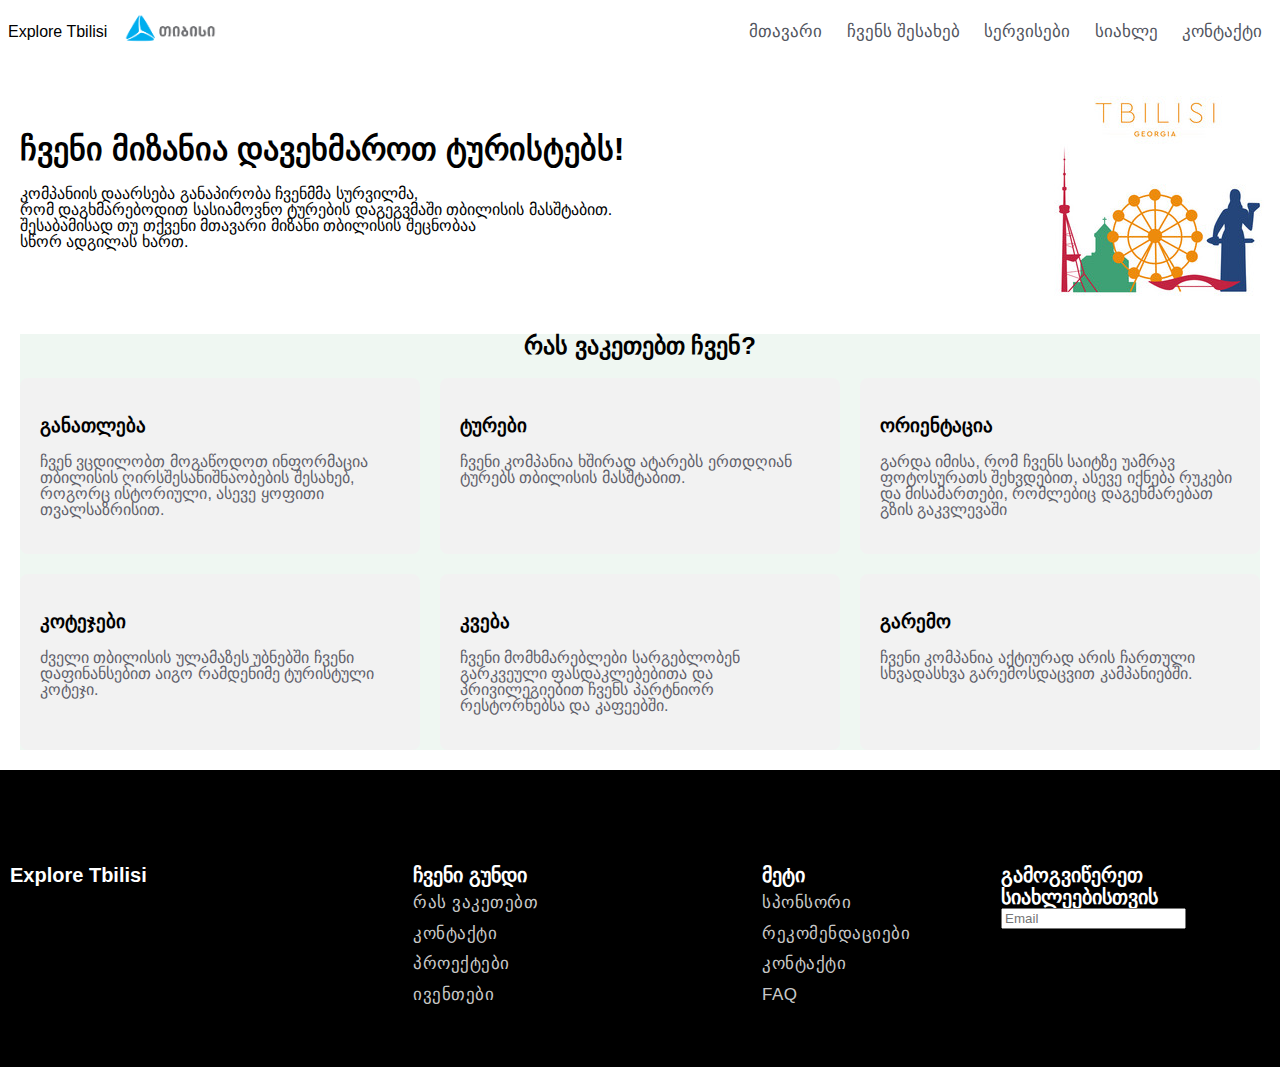
==== about.html @ 27443a5a "1" ====
<!DOCTYPE html>
<html lang="en">
<head>
    <meta charset="UTF-8">
    <meta name="viewport" content="width=device-width, initial-scale=1.0">
    <title>Explore Tbilisi</title>
    <link rel="stylesheet" href="styles/reset.css">
    <link rel="stylesheet" href="styles/style.css">
    <link rel="stylesheet" href="styles/media.css">
</head>
<body>
    <header>
        <div>
            <p>Explore Tbilisi</p>
            <a href="https://www.tbceducation.ge/"><img src="images/თიბისი.png"></a>
        </div>
        <nav>
            <a href="index.html" id="home">მთავარი</a>
            <a href="about.html">ჩვენს შესახებ</a>
            <a href="services.html">სერვისები</a>
            <a href="news.html">სიახლე</a>
            <a href="contact.html">კონტაქტი</a>
        </nav>
    </header>
    <div class="about">
        <div class="text">
            <h1>ჩვენი მიზანია დავეხმაროთ ტურისტებს!</h1>
            <p>კომპანიის დაარსება განაპირობა ჩვენმმა სურვილმა,<br>
             რომ დაგხმარებოდით სასიამოვნო ტურების დაგეგვმაში თბილისის მასშტაბით. <br>
            შესაბამისად თუ თქვენი მთავარი მიზანი თბილისის შეცნობაა <br>
        სწორ ადგილას ხართ. </p>
        </div>
        <img src="images/about.jpg" alt="Image Description">
    </div>

    <section class="do">
        <h2>რას ვაკეთებთ ჩვენ?</h2>
        <div class="grid-container">
            <div class="grid-item">
                <h3>განათლება</h3>
                <p>ჩვენ ვცდილობთ მოგაწოდოთ ინფორმაცია თბილისის 
                    ღირსშესანიშნაობების შესახებ, როგორც ისტორიული,
                    ასევე ყოფითი თვალსაზრისით.</p>
            </div>
            <div class="grid-item">
                <h3>ტურები</h3>
                <p>ჩვენი კომპანია ხშირად ატარებს ერთდღიან
                    ტურებს თბილისის მასშტაბით.
                </p>
            </div>
            <div class="grid-item">
                <h3>ორიენტაცია</h3>
                <p>გარდა იმისა, რომ ჩვენს საიტზე უამრავ
                    ფოტოსურათს შეხვდებით, ასევე იქნება რუკები და
                    მისამართები, რომლებიც დაგეხმარებათ გზის
                    გაკვლევაში
                </p>
            </div>
            <div class="grid-item">
                <h3>კოტეჯები</h3>
                <p>ძველი თბილისის ულამაზეს უბნებში
                    ჩვენი დაფინანსებით აიგო რამდენიმე
                    ტურისტული კოტეჯი.</p>
            </div>
            <div class="grid-item">
                <h3>კვება</h3>
                <p>ჩვენი მომხმარებლები სარგებლობენ
                    გარკვეული ფასდაკლებებითა და პრივილეგიებით
                    ჩვენს პარტნიორ რესტორნებსა და კაფეებში.</p>
            </div>
            <div class="grid-item">
                <h3>გარემო</h3>
                <p>ჩვენი კომპანია აქტიურად არის ჩართული
                    სხვადასხვა გარემოსდაცვით კამპანიებში.</p>
            </div>
        </div>
    </section>
    <div class="footer-container">
        <div class="w-row">
          <div class="wcol4">
            <h3 class="footer-failory-name">Explore Tbilisi</h3>
          </div>
          <div class="footer-column w-col w-col-8">
            <div class="w-row">
              <div class="w-col w-col-8">
                <div class="w-row">
                  <div class="w-col w-col-7 w-col-small-6 w-col-tiny-7">
                    <h3 class="footer-titles">ჩვენი გუნდი</h3>
                    <p class="footer-links"><a href="" target="_blank"><span class="footer-link">რას ვაკეთებთ<br></span></a><a href=""><span class="footer-link">კონტაქტი<br></span></a><a href=""><span class="footer-link">პროექტები</span></a><span><br></span><a href=""><span class="footer-link">ივენთები<br></span></a></p>
                  </div>
                  <div class="w-col w-col-5 w-col-small-6 w-col-tiny-5">
                    <h3 class="footer-titles">მეტი</h3>
                    <p class="footer-links"><a href=""><span class="footer-link">სპონსორი<br></span></a><a href=""><span class="footer-link">რეკომენდაციები<br></span></a><a href=""><span class="footer-link"></span></a><a href=""><span class="footer-link">კონტაქტი<br></span></a><a href=""><span class="footer-link">FAQ</span></a><strong><br></strong></p>
                  </div>
                </div>
              </div>
              
              
              <div class="column-center-mobile w-col w-col-4">
                <h3 class="footer-titles">გამოგვიწერეთ სიახლეებისთვის</h3>
                <input type="email" name="g-email" class="g-inp" id="g-email" placeholder='Email' />
                <p class="footer-description">Email me at:</p>
              </div>
            </div>
          </div>
        </div>
      </div>

</body>
</html>
---- styles/style.css ----
body {
    margin: 0;
    padding: 0;
    font-family: Arial, sans-serif;
}

header {
    background-color: #fff; 
    color: #000; 
    display: flex;
    justify-content: space-between;
    align-items: center;
    padding: 0.5rem;
}
header div {
  display: flex;
  align-items: center;
}

header p {
  margin-right: 1rem;
  font-family: 'Franklin Gothic Medium', 'Arial Narrow', Arial, sans-serif;
}

header img {
  height: 2rem;
}

nav a {
    color: var(--secondary-text, #525560);
    text-decoration: none;
    margin: 0 10px;
}
nav a:hover {
    color:aquamarine;
}

main {
    padding: 20px;
    text-align: center;
}

.big-picture {
    position: relative;
    text-align: left;
}
.big-picture img {
    max-width: 100%;
    display: block;
    
}
.big-picture-text {
    position: absolute;
    top: 30%;
    left: 20px;
    transform: translateY(-50%);
    color:#fff;
}
.big-picture-text h1 {
    font-size: 48px;
    font-style: normal;
font-weight: 700;
line-height: 120%;
font-family: "BPG Nino Elite Cond", sans-serif;
}

.big-picture-text p {
    color: var(--primary-text, #1D2130);
text-align: right;
font-size: 16px;
    display: inline-flex;
    padding: 16px 32px;
    justify-content: center;
    align-items: center;
    gap: 10px;
    border-radius: 4px;
    background: #FFF;
    backdrop-filter: blur(40px);
}

.container1 {
  display: flex;
}

.box1 {
  flex: 1;
  height: 23rem;
  background-size: cover;
  background-position: center;
  background-repeat: no-repeat;
  border-radius: 1rem;
opacity: 0.5;
margin-right: 1rem;
}

.contacts {
  display: grid;
  grid-template-columns: 1fr 1fr;
  gap: 20px; 
  background: var(--off-white, #EBF0F9);
  font-family: "BPG Nostalgia Bold", sans-serif;
}



.contact-form {
    width: 55%;
    margin: 0 auto; 
}
.form-row {
    display: flex;
    justify-content: space-between;
    margin-bottom: 15px;
    
}
.form-row .half {
    width: 45%;
}
.form-row label {
    font-weight: bold;
    display: block;
    margin-bottom: 5px;
}
.form-row input,
.form-row textarea {
    width: 100%;
    padding: 5px;
}
.form-row textarea {
    resize: vertical;
}
button {
    background: var(--green-primary, #70C174);
backdrop-filter: blur(40px);
    color: #fff;
    border: none;
    cursor: pointer;
padding: 16px 32px;
display: flex; /* This allows the justify-content property to work */
justify-content: center;
}

button:hover {
    background-color: #00cc66; 
}


  .footer-container {
    box-sizing: border-box;
    margin-left: auto;
    margin-right: auto;
    max-width: auto;
    padding-bottom: 40px;
    padding-top: 70px;
    background-color: #000;
  }
  

  div.w-row {
    box-sizing: border-box;
    margin-left: -10px;
    margin-right: -10px;
  }
  
  div.w-row:after {
    clear: both;
    content: " ";
    display: table;
    grid-column-end: 2;
    grid-column-start: 1;
    grid-row-end: 2;
    grid-row-start: 1;
  }
  
  div.w-row:before {
    content: " ";
    display: table;
    grid-column-end: 2;
    grid-column-start: 1;
    grid-row-end: 2;
    grid-row-start: 1;
  }
  
  .wcol4 {
    box-sizing: border-box;
    float: left;
    min-height: 1px;
    padding-left: 10px;
    padding-right: 10px;
    position: relative;
    width: 33.3333%;
  }
  

  h3.footer-failory-name {
    box-sizing: border-box;
    color: #FFFFFF;
    display: block;
    font-family: Lato, sans-serif;
    font-size: 20px;
    font-weight: 900;
    line-height: 1.1em;
    margin-bottom: 10px;
    margin-left: 10px;
    margin-top: 24px;
  }
  

  
  div.footer-column.w-col.w-col-8 {
    box-sizing: border-box;
    float: left;
    min-height: 1px;
    padding-left: 10px;
    padding-right: 10px;
    position: relative;
    width: 66.6667%;
  }
  
  div.w-col.w-col-8 {
    box-sizing: border-box;
    float: left;
    min-height: 1px;
    padding-left: 0;
    padding-right: 0;
    position: relative;
    width: 66.6667%;
  }
  
  div.w-col.w-col-7.w-col-small-6.w-col-tiny-7 {
    box-sizing: border-box;
    float: left;
    min-height: 1px;
    padding-left: 0;
    padding-right: 0;
    position: relative;
    width: 58.3333%;
  }
  
  h3.footer-titles {
    box-sizing: border-box;
    color: #FFFFFF;
    display: block;
    font-family: Lato, sans-serif;
    font-size: 20px;
    font-weight: 900;
    line-height: 1.1em;
    margin-bottom: 0;
    margin-left: 0;
    margin-top: 24px;
  }
  
  p.footer-links {
    box-sizing: border-box;
    color: rgba(255, 255, 255, 0.8);
    display: block;
    font-family: Lato, sans-serif;
    font-size: 17px;
    font-weight: 300;
    letter-spacing: .5px;
    line-height: 1.8em;
    margin-bottom: 16px;
    margin-top: 2px;
  }
  
  a {
    background-color: transparent;
    box-sizing: border-box;
    color: #FFFFFF;
    font-family: Lato, sans-serif;
    font-size: 17px;
    font-weight: 400;
    line-height: 1.2em;
    text-decoration: none;
  }

  
  span.footer-link {
    box-sizing: border-box;
    color: rgba(255, 255, 255, 0.8);
    font-weight: 300;
  }
  

  span {
    box-sizing: border-box;
  }
  
  strong {
    box-sizing: border-box;
    font-weight: 700;
  }
  
  div.w-col.w-col-5.w-col-small-6.w-col-tiny-5 {
    box-sizing: border-box;
    float: left;
    min-height: 1px;
    padding-left: 0;
    padding-right: 0;
    position: relative;
    width: 41%;
  }
  
  strong.link-email-footer {
    box-sizing: border-box;
    font-weight: 700;
  }

  .about {
    display: flex;
    align-items: center; 
}

.text {
    flex: 1;
    padding: 20px;
}

.grid1 img {
    max-width: 90%;
    height: auto;
    margin-right: 20%; 
}

.do {
  margin: 20px;
  background: var(--green-tertiary, #EFF7F2);
}

.grid-container {
  display: grid;
  grid-template-columns: repeat(3, 1fr);
  grid-gap: 20px;
}

.grid-item {
  background-color: #f2f2f2;
  padding: 20px;
  border-radius: 8px;
}

.grid-item p {
  opacity: 0.699999988079071;
  color: var(--primary-text, #1D2130);
}

h2 {
  text-align: center;
}

#nw {
  background: var(--green-tertiary, #EFF7F2);
}


.textbox1 {
  display: flex;
  flex-direction: column;
  max-width: 25%;
  background-color: #ffffff; 
  padding: 20px; 
  border-radius: 12px; 
  margin-right: 10%;
}

.grid1 {
  display: grid;
  grid-template-columns: auto 1fr; 
  align-items: center;

}

.grid1 p {
  min-inline-size: 250px;
  font-family: "ALK Rounded Nusx Med", sans-serif;
}

#newss {
  display: grid;
  grid-template-columns: repeat(auto-fit, minmax(250px, 1fr));
  gap: 20px;
  max-width: 1200px;
  margin: 0 auto;
  padding: 20px;
}

.grid2 {
  text-align: center;
  align-items: start; 
}

.grid2 img {
  max-width: 100%;
  height: 200px; 
  object-fit: cover; 
  margin-bottom: 10px;
}

.events {
  text-align: center; 
}

.container {
  display: flex;
  justify-content: center;
}

.box {
  background-color: #BEF3C0;
  margin: 10px;
  padding: 10px;
  width: 30%; 
  position:relative;
}

.date {
  position: absolute;
  top: 10px;
  left: 10px;
  background-color: #fff;
  padding: 5px 10px;
  border-radius: 5px;
  font-weight: bold;
}

a.link {
  color: rgb(144, 0, 255);
  text-decoration: none; }

a.link:hover {
  text-decoration: underline; 
}
---- styles/media.css ----
@media only screen and (max-width: 1023px) {
    .contacts {
        grid-template-columns: 1fr;
    }

    .contact-form {
        width: 80%;
    }
}

@media only screen and (max-width: 767px) {
    .contacts {
        grid-template-columns: 1fr;
    }

    .contact-form {
        width: 90%;
    }

    .form-row {
        flex-direction: column;
    }

    .form-row .half {
        width: 100%;
    }

    .footer-column.w-col.w-col-8 {
        width: 100%;
    }

    .wcol4 {
        width: 100%;
    }
}

@media only screen and (max-width: 479px) {
    .contacts {
        grid-template-columns: 1fr;
    }

    .contact-form {
        width: 100%;
    }

    .form-row {
        flex-direction: column;
    }

    .form-row .half {
        width: 100%;
    }

    .footer-column.w-col.w-col-8 {
        width: 100%;
    }

    .wcol4 {
        width: 100%;
    }
}
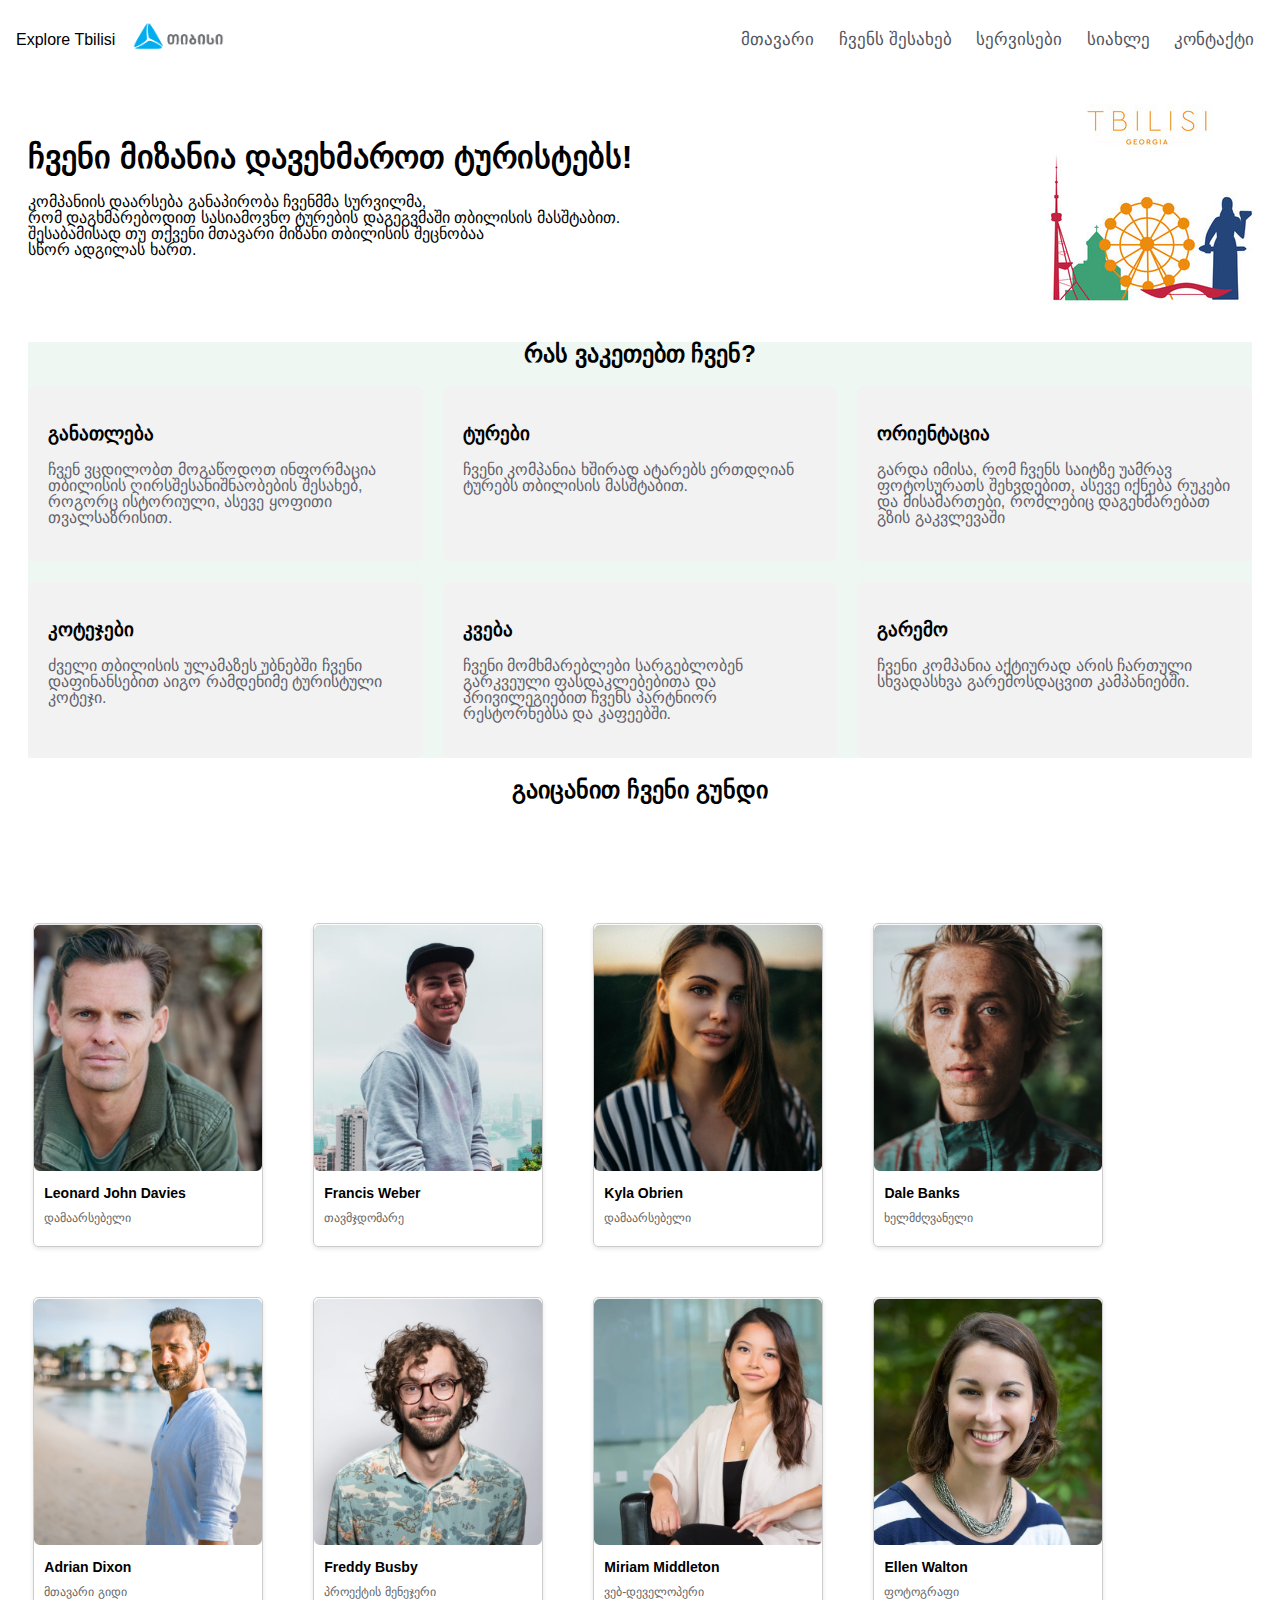
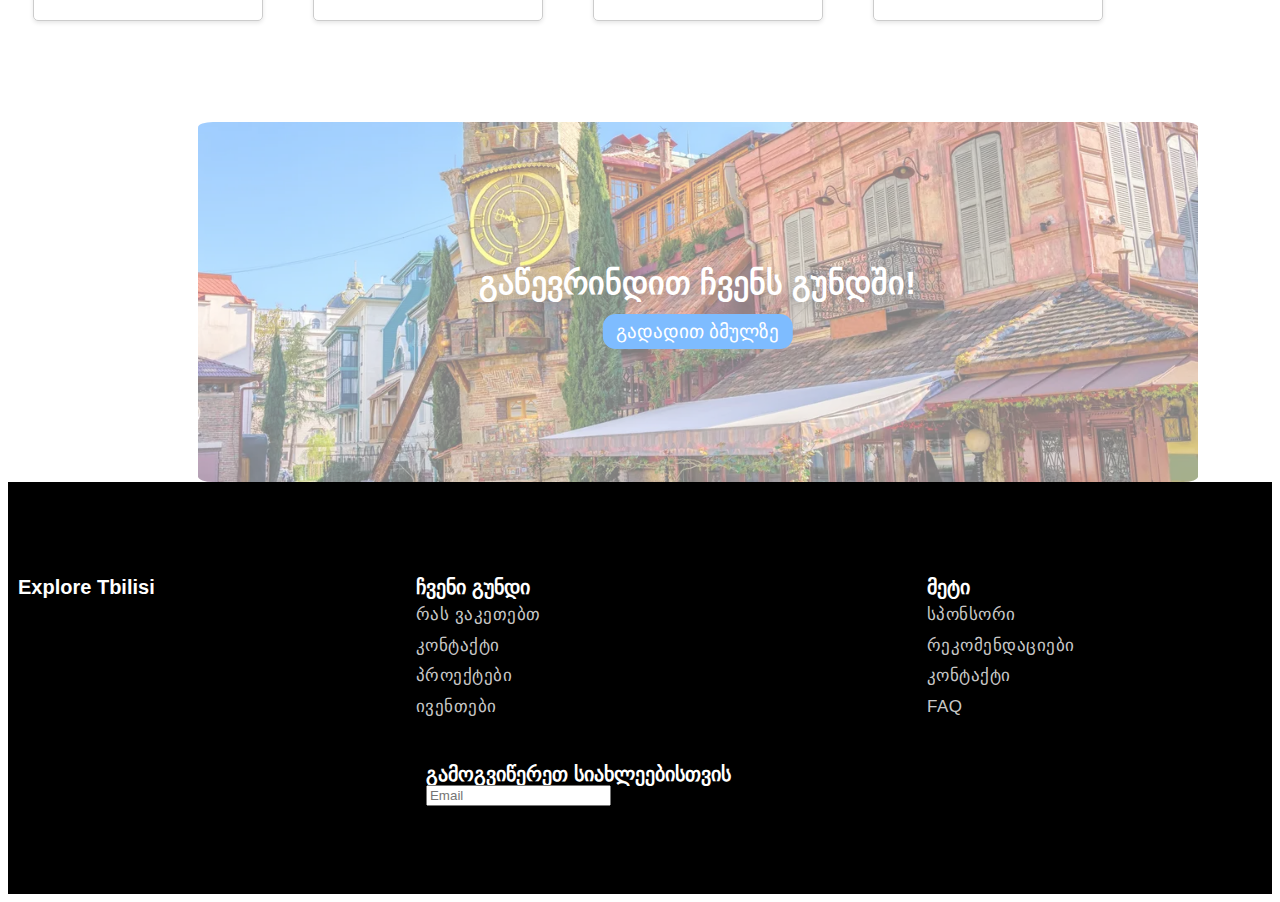
==== commit 7c3fe61a: "2" ====
--- a/about.html
+++ b/about.html
@@ -47,7 +47,7 @@
                 <p>ჩვენი კომპანია ხშირად ატარებს ერთდღიან
                     ტურებს თბილისის მასშტაბით.
                 </p>
-            </div>
+              </div>
             <div class="grid-item">
                 <h3>ორიენტაცია</h3>
                 <p>გარდა იმისა, რომ ჩვენს საიტზე უამრავ
@@ -75,6 +75,86 @@
             </div>
         </div>
     </section>
+<h2>გაიცანით ჩვენი გუნდი</h2>
+    <section class="team">
+
+<div class="card-container">
+  <div class="card">
+    <img src="images/Image.png" alt="Image 1">
+    <div class="card-content">
+      <h5 class="card-title">Leonard John Davies</h5>
+      <p class="card-description">დამაარსებელი</p>
+    </div>
+  </div>
+
+  <div class="card">
+    <img src="images/Image (1).png" alt="Image 2">
+    <div class="card-content">
+      <h5 class="card-title">Francis Weber</h5>
+      <p class="card-description">თავმჯდომარე</p>
+    </div>
+  </div>
+
+  <div class="card">
+    <img src="images/Image (2).png" alt="Image 3">
+    <div class="card-content">
+      <h5 class="card-title">Kyla Obrien</h5>
+      <p class="card-description">დამაარსებელი</p>
+    </div>
+  </div>
+
+  <div class="card">
+    <img src="images/Image (3).png" alt="Image 4">
+    <div class="card-content">
+      <h5 class="card-title">Dale Banks</h5>
+      <p class="card-description">ხელმძღვანელი</p>
+    </div>
+  </div>
+
+  <!-- Second Row -->
+  <div class="card">
+    <img src="images/Image (4).png" alt="Image 5">
+    <div class="card-content">
+      <h5 class="card-title">Adrian Dixon</h5>
+      <p class="card-description">მთავარი გიდი</p>
+    </div>
+  </div>
+
+  <div class="card">
+    <img src="images/Image (5).png" alt="Image 6">
+    <div class="card-content">
+      <h5 class="card-title">Freddy Busby</h5>
+      <p class="card-description">პროექტის მენეჯერი</p>
+    </div>
+  </div>
+
+  <div class="card">
+    <img src="images/Image (6).png" alt="Image 7">
+    <div class="card-content">
+      <h5 class="card-title">Miriam Middleton</h5>
+      <p class="card-description">ვებ-დეველოპერი</p>
+    </div>
+  </div>
+
+  <div class="card">
+    <img src="images/Image8.png" alt="Image 8">
+    <div class="card-content">
+      <h5 class="card-title">Ellen Walton</h5>
+      <p class="card-description">ფოტოგრაფი</p>
+    </div>
+  </div>
+</div>
+
+    </section>
+
+    <div class="picture-container">
+      <img class="picture" src="images/join.webp" alt="Your Picture">
+      <div class="text-container">
+          <h1>გაწევრინდით ჩვენს გუნდში!</h1>
+          <p><a href="contact.html" class="button1">გადადით ბმულზე</a></p>
+      </div>
+  </div>
+
     <div class="footer-container">
         <div class="w-row">
           <div class="wcol4">
@@ -82,7 +162,7 @@
           </div>
           <div class="footer-column w-col w-col-8">
             <div class="w-row">
-              <div class="w-col w-col-8">
+              <div class="w-col w-csssol-8">
                 <div class="w-row">
                   <div class="w-col w-col-7 w-col-small-6 w-col-tiny-7">
                     <h3 class="footer-titles">ჩვენი გუნდი</h3>
--- a/styles/style.css
+++ b/styles/style.css
@@ -1,8 +1,10 @@
 
 body {
-    margin: 0;
-    padding: 0;
+    margin: 2;
+    padding: 2;
     font-family: Arial, sans-serif;
+    justify-content: center;
+    align-items: center;
 }
 
 header {
@@ -44,10 +46,12 @@
 .big-picture {
     position: relative;
     text-align: left;
+ 
 }
 .big-picture img {
     max-width: 100%;
     display: block;
+    /* height:40rem; */
     
 }
 .big-picture-text {
@@ -79,8 +83,104 @@
     backdrop-filter: blur(40px);
 }
 
+.team {
+  margin: 0;
+  padding: 0;
+  display: flex;
+  justify-content: center;
+  align-items: center; 
+  height: 100vh; 
+}
+
+        .picture-container {
+            width: 80%;
+            max-width: 1000px;
+            position: relative;
+          left: 15%;
+           border-radius: 1.5%;
+           opacity: 0.5;
+            overflow: hidden;          
+            display: flex;
+            justify-content: center;
+            height: 40vh;
+            
+        }
+        
+        .picture {
+            width: 100%;
+            height: 100%;
+            object-fit: cover;
+        }
+        
+        .text-container {
+            position: absolute;
+            top: 50%;
+            left: 50%;
+            transform: translate(-50%, -50%);
+            text-align: center;
+        }
+        
+        .text-container h1 {
+            font-size: 2.5vw;
+            color: #fff;
+            text-shadow: 0.5vw 0.5vw 1vw rgba(0, 0, 0, 0.6);
+        }
+
+        .button1 {
+            margin-top: 2%;
+            padding: 1.5% 3%;
+            font-size: 1.5vw;
+            background-color: #007bff;
+            color: #fff;
+            border: none;
+            border-radius: 1vw;
+            cursor: pointer;
+        }
+
+        .button1:hover {
+            background-color: #0056b3;
+        }
+
+        .card-container {
+          display: flex;
+          flex-wrap: wrap;
+        }
+    
+        .card {
+          width: 18%; 
+          margin: 2%;
+          border: 1px solid #ccc;
+          box-shadow: 0 2px 4px rgba(0, 0, 0, 0.1);
+          border-radius: 5px;
+          overflow: hidden;
+        }
+    
+        .card img {
+          width: 100%;
+          height: auto;
+          display: block;
+        }
+    
+        .card-content {
+          padding: 10px;
+        }
+    
+        .card-title {
+          font-size: 14px;
+          font-weight: bold;
+          margin: 5px 0;
+        }
+    
+        .card-description {
+          font-size: 12px;
+          color: #666;
+        }
+
 .container1 {
   display: flex;
+  max-width: 70%;
+  margin: auto;
+  padding: 10px;
 }
 
 .box1 {
@@ -90,8 +190,9 @@
   background-position: center;
   background-repeat: no-repeat;
   border-radius: 1rem;
-opacity: 0.5;
 margin-right: 1rem;
+opacity: 0.8;
+
 }
 
 .contacts {
@@ -344,7 +445,6 @@
   opacity: 0.699999988079071;
   color: var(--primary-text, #1D2130);
 }
-
 h2 {
   text-align: center;
 }
@@ -425,7 +525,7 @@
 }
 
 a.link {
-  color: rgb(144, 0, 255);
+  color:	#7B68EE;
   text-decoration: none; }
 
 a.link:hover {
--- a/styles/media.css
+++ b/styles/media.css
@@ -1,62 +1,29 @@
 
-@media only screen and (max-width: 1023px) {
+@media (min-width: 1024px) {
     .contacts {
-        grid-template-columns: 1fr;
+      grid-template-columns: 1fr 1fr 1fr;
     }
-
     .contact-form {
-        width: 80%;
+      width: 35%;
     }
-}
-
-@media only screen and (max-width: 767px) {
+  }
+  
+  @media (min-width: 768px) and (max-width: 1023px) {
     .contacts {
-        grid-template-columns: 1fr;
+      grid-template-columns: 1fr 1fr;
     }
-
     .contact-form {
-        width: 90%;
+      width: 45%;
     }
-
-    .form-row {
-        flex-direction: column;
+  }
+  
+  
+  @media (max-width: 767px) {
+    .contacts {
+      grid-template-columns: 1fr;
     }
-
-    .form-row .half {
-        width: 100%;
+    .contact-form {
+      width: 75%;
     }
-
-    .footer-column.w-col.w-col-8 {
-        width: 100%;
-    }
-
-    .wcol4 {
-        width: 100%;
-    }
-}
-
-@media only screen and (max-width: 479px) {
-    .contacts {
-        grid-template-columns: 1fr;
-    }
-
-    .contact-form {
-        width: 100%;
-    }
-
-    .form-row {
-        flex-direction: column;
-    }
-
-    .form-row .half {
-        width: 100%;
-    }
-
-    .footer-column.w-col.w-col-8 {
-        width: 100%;
-    }
-
-    .wcol4 {
-        width: 100%;
-    }
-}
+  }
+  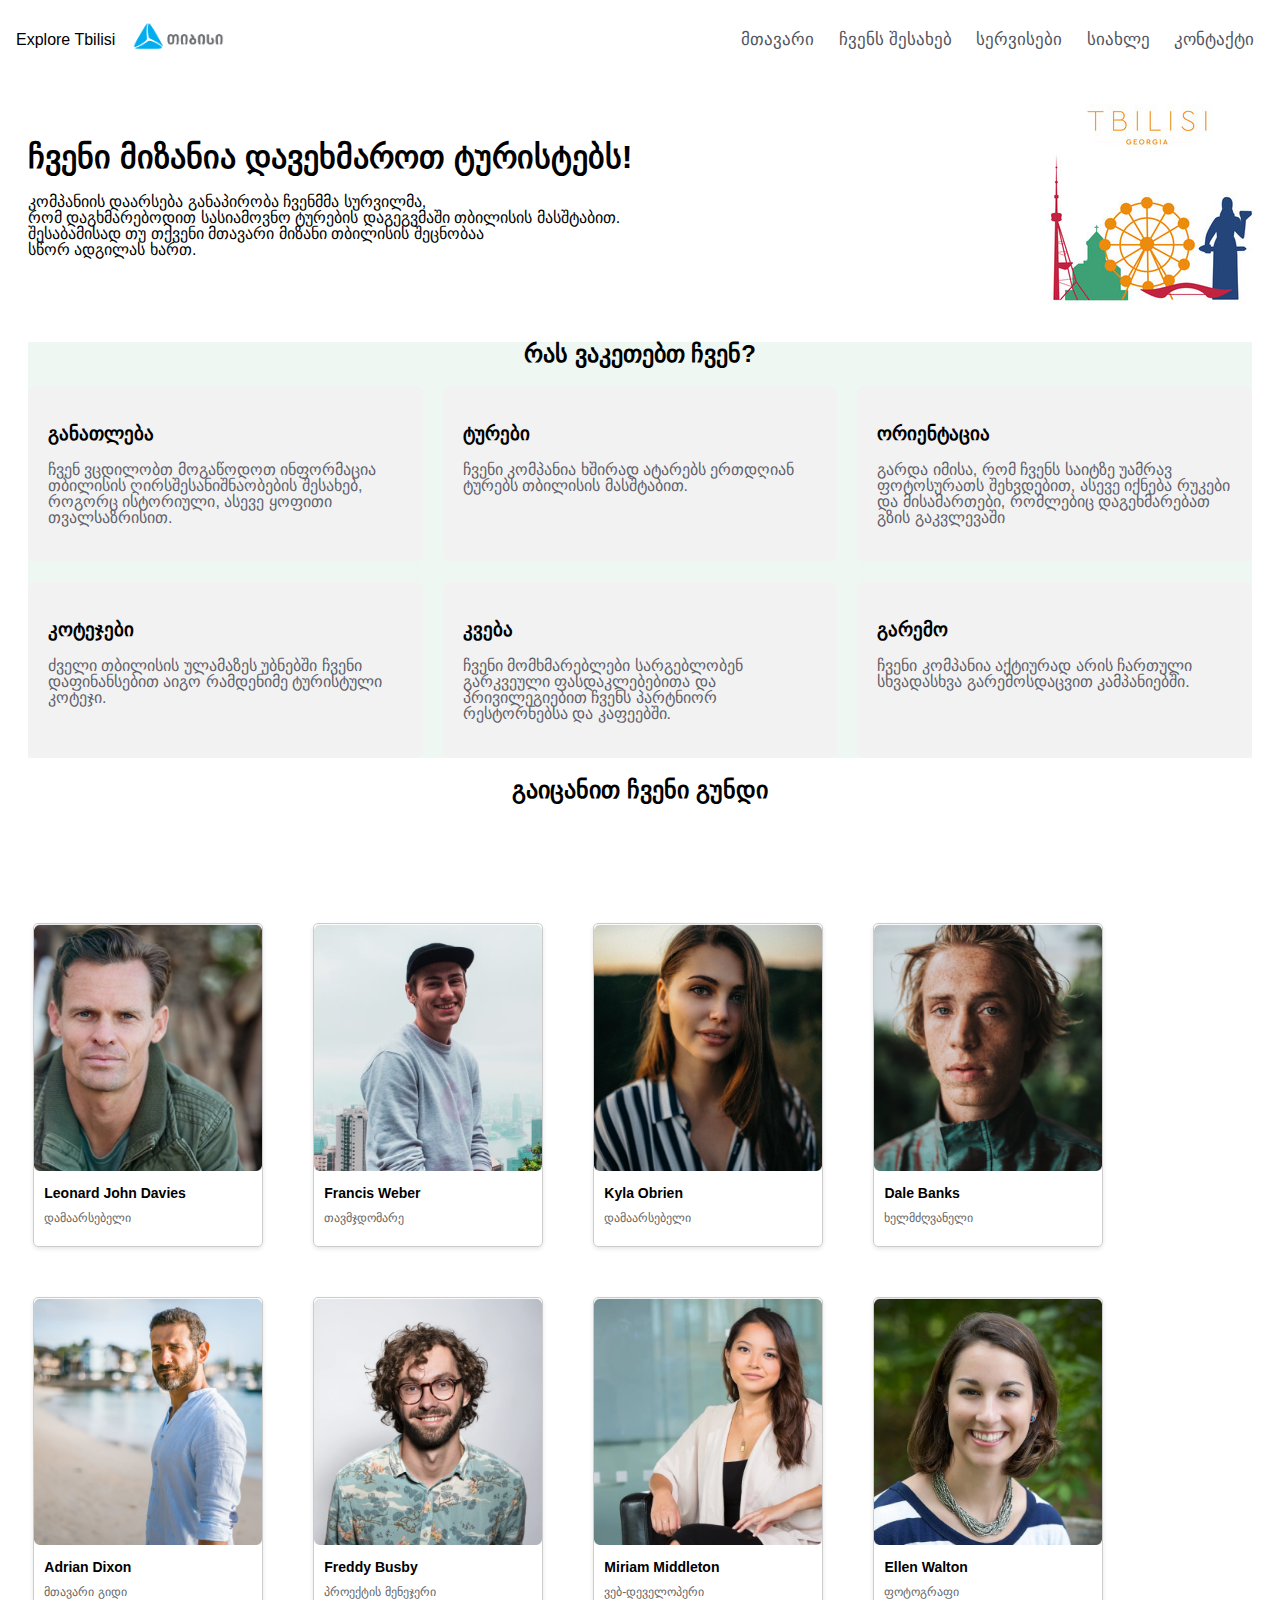
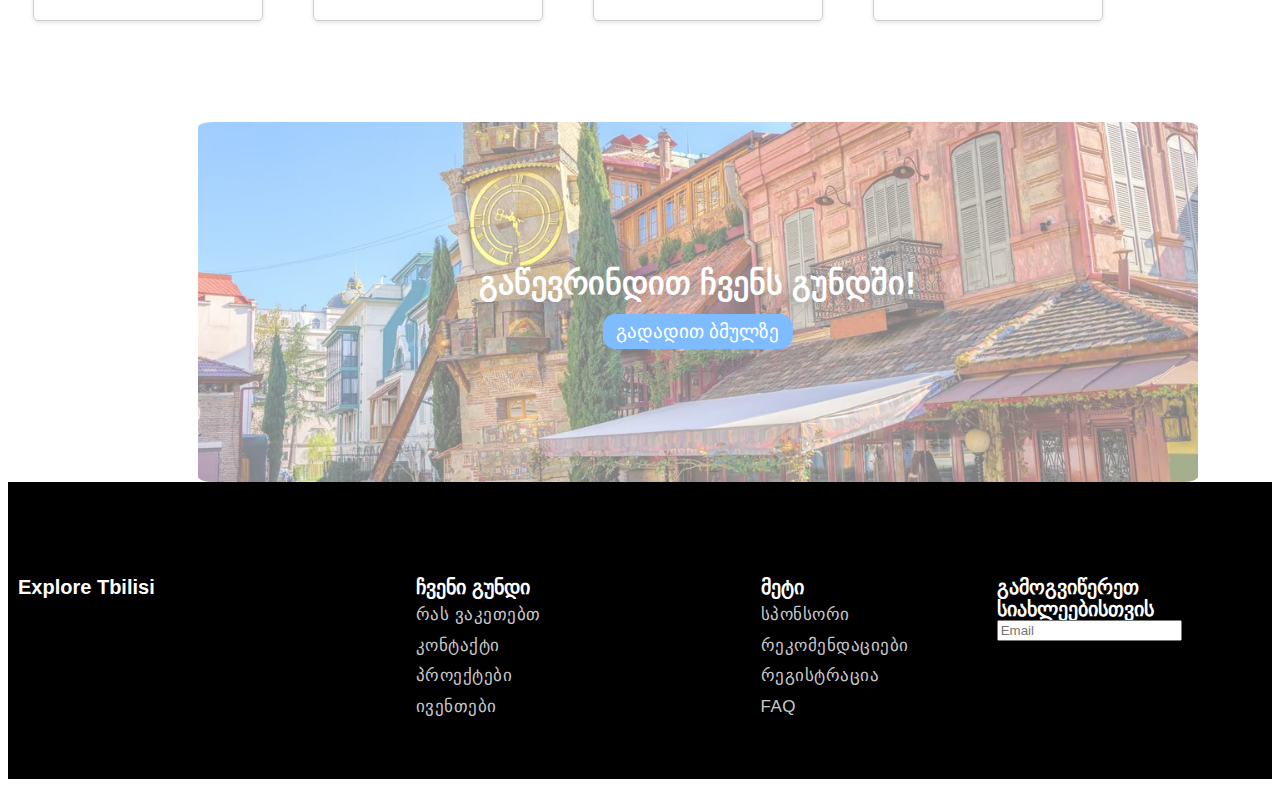
==== commit c869c7e0: "." ====
--- a/about.html
+++ b/about.html
@@ -1,5 +1,5 @@
 <!DOCTYPE html>
-<html lang="en">
+<html lang="ka">
 <head>
     <meta charset="UTF-8">
     <meta name="viewport" content="width=device-width, initial-scale=1.0">
@@ -12,8 +12,9 @@
     <header>
         <div>
             <p>Explore Tbilisi</p>
-            <a href="https://www.tbceducation.ge/"><img src="images/თიბისი.png"></a>
+            <a href="https://www.tbceducation.ge/"><img src="images/თიბისი.png" alt="tbceducation"></a>
         </div>
+        
         <nav>
             <a href="index.html" id="home">მთავარი</a>
             <a href="about.html">ჩვენს შესახებ</a>
@@ -75,6 +76,7 @@
             </div>
         </div>
     </section>
+
 <h2>გაიცანით ჩვენი გუნდი</h2>
     <section class="team">
 
@@ -88,7 +90,7 @@
   </div>
 
   <div class="card">
-    <img src="images/Image (1).png" alt="Image 2">
+    <img src="images/Image(1).png" alt="Image 2">
     <div class="card-content">
       <h5 class="card-title">Francis Weber</h5>
       <p class="card-description">თავმჯდომარე</p>
@@ -96,7 +98,7 @@
   </div>
 
   <div class="card">
-    <img src="images/Image (2).png" alt="Image 3">
+    <img src="images/Image(2).png" alt="Image 3">
     <div class="card-content">
       <h5 class="card-title">Kyla Obrien</h5>
       <p class="card-description">დამაარსებელი</p>
@@ -104,16 +106,15 @@
   </div>
 
   <div class="card">
-    <img src="images/Image (3).png" alt="Image 4">
+    <img src="images/Image(3).png" alt="Image 4">
     <div class="card-content">
       <h5 class="card-title">Dale Banks</h5>
       <p class="card-description">ხელმძღვანელი</p>
     </div>
   </div>
 
-  <!-- Second Row -->
   <div class="card">
-    <img src="images/Image (4).png" alt="Image 5">
+    <img src="images/Image(4).png" alt="Image 5">
     <div class="card-content">
       <h5 class="card-title">Adrian Dixon</h5>
       <p class="card-description">მთავარი გიდი</p>
@@ -121,7 +122,7 @@
   </div>
 
   <div class="card">
-    <img src="images/Image (5).png" alt="Image 6">
+    <img src="images/Image(5).png" alt="Image 6">
     <div class="card-content">
       <h5 class="card-title">Freddy Busby</h5>
       <p class="card-description">პროექტის მენეჯერი</p>
@@ -129,7 +130,7 @@
   </div>
 
   <div class="card">
-    <img src="images/Image (6).png" alt="Image 7">
+    <img src="images/Image(6).png" alt="Image 7">
     <div class="card-content">
       <h5 class="card-title">Miriam Middleton</h5>
       <p class="card-description">ვებ-დეველოპერი</p>
@@ -147,6 +148,7 @@
 
     </section>
 
+
     <div class="picture-container">
       <img class="picture" src="images/join.webp" alt="Your Picture">
       <div class="text-container">
@@ -155,36 +157,39 @@
       </div>
   </div>
 
-    <div class="footer-container">
+  <div class="footer-container">
+    <div class="w-row">
+      <div class="wcol4">
+        <h3 class="footer-failory-name">Explore Tbilisi</h3>
+      </div>
+      <div class="footer-column w-col w-col-8">
         <div class="w-row">
-          <div class="wcol4">
-            <h3 class="footer-failory-name">Explore Tbilisi</h3>
-          </div>
-          <div class="footer-column w-col w-col-8">
+          <div class="w-col w-col-8">
             <div class="w-row">
-              <div class="w-col w-csssol-8">
-                <div class="w-row">
-                  <div class="w-col w-col-7 w-col-small-6 w-col-tiny-7">
-                    <h3 class="footer-titles">ჩვენი გუნდი</h3>
-                    <p class="footer-links"><a href="" target="_blank"><span class="footer-link">რას ვაკეთებთ<br></span></a><a href=""><span class="footer-link">კონტაქტი<br></span></a><a href=""><span class="footer-link">პროექტები</span></a><span><br></span><a href=""><span class="footer-link">ივენთები<br></span></a></p>
-                  </div>
-                  <div class="w-col w-col-5 w-col-small-6 w-col-tiny-5">
-                    <h3 class="footer-titles">მეტი</h3>
-                    <p class="footer-links"><a href=""><span class="footer-link">სპონსორი<br></span></a><a href=""><span class="footer-link">რეკომენდაციები<br></span></a><a href=""><span class="footer-link"></span></a><a href=""><span class="footer-link">კონტაქტი<br></span></a><a href=""><span class="footer-link">FAQ</span></a><strong><br></strong></p>
-                  </div>
-                </div>
+              <div class="w-col w-col-7 w-col-small-6 w-col-tiny-7">
+                <h3 class="footer-titles">ჩვენი გუნდი</h3>
+                <p class="footer-links"><a href="about.html" target="_blank"><span class="footer-link">რას ვაკეთებთ<br></span></a><a href="contact.html"><span class="footer-link">კონტაქტი<br></span></a><a href="news.html"><span class="footer-link">პროექტები</span></a><span><br></span><a href="news.html"><span class="footer-link">ივენთები<br></span></a></p>
               </div>
-              
-              
-              <div class="column-center-mobile w-col w-col-4">
-                <h3 class="footer-titles">გამოგვიწერეთ სიახლეებისთვის</h3>
-                <input type="email" name="g-email" class="g-inp" id="g-email" placeholder='Email' />
-                <p class="footer-description">Email me at:</p>
+              <div class="w-col w-col-5 w-col-small-6 w-col-tiny-5">
+                <h3 class="footer-titles">მეტი</h3>
+                <p class="footer-links"><a href=""><span class="footer-link">სპონსორი<br>
+                </span></a><a href="#"><span class="footer-link">რეკომენდაციები<br></span></a><a href="#"><span class="footer-link"></span></a>
+                <a href="#"><span class="footer-link">რეგისტრაცია<br></span></a><a href="#"><span class="footer-link">FAQ</span></a>
+                <strong><br></strong></p>
               </div>
             </div>
           </div>
+          
+          
+          <div class="column-center-mobile w-col w-col-4">
+            <h3 class="footer-titles">გამოგვიწერეთ სიახლეებისთვის</h3>
+            <input type="email" name="g-email" class="g-inp" id="g-email" placeholder='Email'>
+            <p class="footer-description">Email me at:</p>
+          </div>
         </div>
       </div>
+    </div>
+  </div>
 
 </body>
 </html>--- a/styles/style.css
+++ b/styles/style.css
@@ -1,533 +1,770 @@
+
 
 body {
-    margin: 2;
-    padding: 2;
-    font-family: Arial, sans-serif;
-    justify-content: center;
-    align-items: center;
+  margin: 2;
+  padding: 2;
+  font-family: Arial, sans-serif;
+  -webkit-box-pack: center;
+      -ms-flex-pack: center;
+          justify-content: center;
+  -webkit-box-align: center;
+      -ms-flex-align: center;
+          align-items: center;
 }
 
 header {
-    background-color: #fff; 
-    color: #000; 
-    display: flex;
-    justify-content: space-between;
-    align-items: center;
-    padding: 0.5rem;
+  background-color: #fff; 
+  color: #000; 
+  display: -webkit-box; 
+  display: -ms-flexbox; 
+  display: flex;
+  -webkit-box-pack: justify;
+      -ms-flex-pack: justify;
+          justify-content: space-between;
+  -webkit-box-align: center;
+      -ms-flex-align: center;
+          align-items: center;
+  padding: 0.5rem;
 }
 header div {
-  display: flex;
-  align-items: center;
+display: -webkit-box;
+display: -ms-flexbox;
+display: flex;
+-webkit-box-align: center;
+    -ms-flex-align: center;
+        align-items: center;
 }
 
 header p {
-  margin-right: 1rem;
-  font-family: 'Franklin Gothic Medium', 'Arial Narrow', Arial, sans-serif;
+margin-right: 1rem;
+font-family: 'Franklin Gothic Medium', 'Arial Narrow', Arial, sans-serif;
 }
 
 header img {
-  height: 2rem;
+height: 2rem;
 }
 
 nav a {
-    color: var(--secondary-text, #525560);
-    text-decoration: none;
-    margin: 0 10px;
+  color: var(--secondary-text, #525560);
+  text-decoration: none;
+  margin: 0 10px;
 }
 nav a:hover {
-    color:aquamarine;
+  color:aquamarine;
 }
 
 main {
-    padding: 20px;
-    text-align: center;
+  padding: 20px;
+  text-align: center;
 }
 
 .big-picture {
-    position: relative;
-    text-align: left;
- 
+  position: relative;
+  text-align: left;
+
 }
 .big-picture img {
-    max-width: 100%;
-    display: block;
-    /* height:40rem; */
-    
+  max-width: 100%;
+  display: block;
+  /* height:40rem; */
+  
 }
 .big-picture-text {
-    position: absolute;
-    top: 30%;
-    left: 20px;
-    transform: translateY(-50%);
-    color:#fff;
+  position: absolute;
+  top: 30%;
+  left: 20px;
+  -webkit-transform: translateY(-50%);
+      -ms-transform: translateY(-50%);
+          transform: translateY(-50%);
+  color:#fff;
 }
 .big-picture-text h1 {
-    font-size: 48px;
-    font-style: normal;
+  font-style: normal;
 font-weight: 700;
 line-height: 120%;
 font-family: "BPG Nino Elite Cond", sans-serif;
 }
 
 .big-picture-text p {
-    color: var(--primary-text, #1D2130);
+  color: var(--primary-text, #1D2130);
 text-align: right;
+  display: -webkit-inline-box;
+  display: -ms-inline-flexbox;
+  display: inline-flex;
+  padding: 16px 32px;
+  -webkit-box-pack: center;
+      -ms-flex-pack: center;
+          justify-content: center;
+  -webkit-box-align: center;
+      -ms-flex-align: center;
+          align-items: center;
+  gap: 10px;
+  border-radius: 4px;
+  background: #FFF;
+  -webkit-backdrop-filter: blur(40px);
+          backdrop-filter: blur(40px);
+}
+.chart-container {
+  display: -webkit-box;
+  display: -ms-flexbox;
+  display: flex;
+  -webkit-box-pack: center;
+      -ms-flex-pack: center;
+          justify-content: center;
+  -webkit-box-align: center;
+      -ms-flex-align: center;
+          align-items: center;
+  max-height: 30rem;
+  background-color: #000;
+  color: #fff;
+}
+
+.chart {
+  display: -webkit-box;
+  display: -ms-flexbox;
+  display: flex;
+  -webkit-box-orient: vertical;
+  -webkit-box-direction: normal;
+      -ms-flex-direction: column;
+          flex-direction: column;
+  -webkit-box-align: start;
+      -ms-flex-align: start;
+          align-items: flex-start;
+  padding: 20px;
+  width: 50%;
+}
+
+.chart p {
+  margin-bottom: 10px;
+}
+
+.perc {
+  display: -webkit-box;
+  display: -ms-flexbox;
+  display: flex;
+  -webkit-box-align: center;
+      -ms-flex-align: center;
+          align-items: center;
+}
+
+.rect {
+  width: 20px;
+  height: 20px;
+  margin-right: 10px;
+}
+
+.chart img {
+  max-width: 100%;
+}
+
+.chart-img-container {
+  width: 50%;
+}
+
+.chart-img-container img {
+  max-width: 100%;
+  display: block;
+}
+
+.content {
+  display: -webkit-box;
+  display: -ms-flexbox;
+  display: flex;
+  -webkit-box-orient: horizontal;
+  -webkit-box-direction: normal;
+      -ms-flex-direction: row;
+          flex-direction: row;
+}
+
+.left-content {
+  -webkit-box-flex: 1;
+      -ms-flex: 1;
+          flex: 1;
+  padding: 20px;
+  margin-top:3rem;
+
+}
+
+.left-content p 
+{
+  color: #525560;
+}
+
+
+.right-content {
+  -webkit-box-flex: 1;
+      -ms-flex: 1;
+          flex: 1;
+  display: -webkit-box;
+  display: -ms-flexbox;
+  display: flex;
+  -webkit-box-pack: end;
+      -ms-flex-pack: end;
+          justify-content: flex-end;
+  -webkit-box-align: center;
+      -ms-flex-align: center;
+          align-items: center;
+}
+
+.image-1 {
+  margin-top:3rem;
+  margin-bottom:3rem;
+  max-width: 35%; 
+  height: auto;
+  margin-right: 10rem;
+  border-radius: 12px;
+}
+
+.green-button {
+display: inline-block;
+background-color: green;
+color: white;
+padding: 10px 20px;
+border: none;
+border-radius: 5px;
 font-size: 16px;
-    display: inline-flex;
-    padding: 16px 32px;
-    justify-content: center;
-    align-items: center;
-    gap: 10px;
-    border-radius: 4px;
-    background: #FFF;
-    backdrop-filter: blur(40px);
-}
+text-decoration: none;
+cursor: pointer;
+}
+
+.green-button:hover {
+background-color: darkgreen;
+}
+
 
 .team {
-  margin: 0;
-  padding: 0;
-  display: flex;
-  justify-content: center;
-  align-items: center; 
-  height: 100vh; 
-}
-
-        .picture-container {
-            width: 80%;
-            max-width: 1000px;
-            position: relative;
-          left: 15%;
-           border-radius: 1.5%;
-           opacity: 0.5;
-            overflow: hidden;          
-            display: flex;
-            justify-content: center;
-            height: 40vh;
-            
-        }
-        
-        .picture {
-            width: 100%;
-            height: 100%;
-            object-fit: cover;
-        }
-        
-        .text-container {
-            position: absolute;
-            top: 50%;
-            left: 50%;
-            transform: translate(-50%, -50%);
-            text-align: center;
-        }
-        
-        .text-container h1 {
-            font-size: 2.5vw;
-            color: #fff;
-            text-shadow: 0.5vw 0.5vw 1vw rgba(0, 0, 0, 0.6);
-        }
-
-        .button1 {
-            margin-top: 2%;
-            padding: 1.5% 3%;
-            font-size: 1.5vw;
-            background-color: #007bff;
-            color: #fff;
-            border: none;
-            border-radius: 1vw;
-            cursor: pointer;
-        }
-
-        .button1:hover {
-            background-color: #0056b3;
-        }
-
-        .card-container {
+margin: 0;
+padding: 0;
+display: -webkit-box;
+display: -ms-flexbox;
+display: flex;
+-webkit-box-pack: center;
+    -ms-flex-pack: center;
+        justify-content: center;
+-webkit-box-align: center;
+    -ms-flex-align: center;
+        align-items: center; 
+height: 100vh; 
+}
+
+      .picture-container {
+          width: 80%;
+          max-width: 1000px;
+          position: relative;
+        left: 15%;
+         border-radius: 1.5%;
+         opacity: 0.5;
+          overflow: hidden;          
+          display: -webkit-box;          
+          display: -ms-flexbox;          
           display: flex;
-          flex-wrap: wrap;
-        }
-    
-        .card {
-          width: 18%; 
-          margin: 2%;
-          border: 1px solid #ccc;
-          box-shadow: 0 2px 4px rgba(0, 0, 0, 0.1);
-          border-radius: 5px;
-          overflow: hidden;
-        }
-    
-        .card img {
+          -webkit-box-pack: center;
+              -ms-flex-pack: center;
+                  justify-content: center;
+          height: 40vh;
+          
+      }
+      
+      .picture {
           width: 100%;
-          height: auto;
-          display: block;
-        }
-    
-        .card-content {
-          padding: 10px;
-        }
-    
-        .card-title {
-          font-size: 14px;
-          font-weight: bold;
-          margin: 5px 0;
-        }
-    
-        .card-description {
-          font-size: 12px;
-          color: #666;
-        }
+          height: 100%;
+          -o-object-fit: cover;
+             object-fit: cover;
+      }
+      
+      .text-container {
+          position: absolute;
+          top: 50%;
+          left: 50%;
+          -webkit-transform: translate(-50%, -50%);
+              -ms-transform: translate(-50%, -50%);
+                  transform: translate(-50%, -50%);
+          text-align: center;
+      }
+      
+      .text-container h1 {
+          font-size: 2.5vw;
+          color: #fff;
+          text-shadow: 0.5vw 0.5vw 1vw rgba(0, 0, 0, 0.6);
+      }
+
+      .button1 {
+          margin-top: 2%;
+          padding: 1.5% 3%;
+          font-size: 1.5vw;
+          background-color: #007bff;
+          color: #fff;
+          border: none;
+          border-radius: 1vw;
+          cursor: pointer;
+      }
+
+      .button1:hover {
+          background-color: #0056b3;
+      }
+
+      .card-container {
+        display: -webkit-box;
+        display: -ms-flexbox;
+        display: flex;
+        -ms-flex-wrap: wrap;
+            flex-wrap: wrap;
+      }
+  
+      .card {
+        width: 18%; 
+        margin: 2%;
+        border: 1px solid #ccc;
+        -webkit-box-shadow: 0 2px 4px rgba(0, 0, 0, 0.1);
+                box-shadow: 0 2px 4px rgba(0, 0, 0, 0.1);
+        border-radius: 5px;
+        overflow: hidden;
+      }
+  
+      .card img {
+        width: 100%;
+        height: auto;
+        display: block;
+      }
+  
+      .card-content {
+        padding: 10px;
+      }
+  
+      .card-title {
+        font-size: 14px;
+        font-weight: bold;
+        margin: 5px 0;
+      }
+  
+      .card-description {
+        font-size: 12px;
+        color: #666;
+      }
 
 .container1 {
-  display: flex;
-  max-width: 70%;
-  margin: auto;
-  padding: 10px;
+display: -webkit-box;
+display: -ms-flexbox;
+display: flex;
+max-width: 70%;
+margin: auto;
+padding: 10px;
 }
 
 .box1 {
-  flex: 1;
-  height: 23rem;
-  background-size: cover;
-  background-position: center;
-  background-repeat: no-repeat;
-  border-radius: 1rem;
+-webkit-box-flex: 1;
+    -ms-flex: 1;
+        flex: 1;
+height: 23rem;
+background-size: cover;
+background-position: center;
+background-repeat: no-repeat;
+border-radius: 1rem;
 margin-right: 1rem;
 opacity: 0.8;
 
 }
 
 .contacts {
-  display: grid;
-  grid-template-columns: 1fr 1fr;
-  gap: 20px; 
-  background: var(--off-white, #EBF0F9);
-  font-family: "BPG Nostalgia Bold", sans-serif;
+display: -ms-grid;
+display: grid;
+-ms-grid-columns: 1fr 20px 1fr;
+grid-template-columns: 1fr 1fr;
+gap: 20px; 
+background: var(--off-white, #EBF0F9);
+font-family: "BPG Nostalgia Bold", sans-serif;
 }
 
 
 
 .contact-form {
-    width: 55%;
-    margin: 0 auto; 
+  width: 55%;
+  margin: 0 auto; 
 }
 .form-row {
-    display: flex;
-    justify-content: space-between;
-    margin-bottom: 15px;
-    
+  display: -webkit-box;
+  display: -ms-flexbox;
+  display: flex;
+  -webkit-box-pack: justify;
+      -ms-flex-pack: justify;
+          justify-content: space-between;
+  margin-bottom: 15px;
+  
 }
 .form-row .half {
-    width: 45%;
+  width: 45%;
 }
 .form-row label {
-    font-weight: bold;
-    display: block;
-    margin-bottom: 5px;
+  font-weight: bold;
+  display: block;
+  margin-bottom: 5px;
 }
 .form-row input,
 .form-row textarea {
-    width: 100%;
-    padding: 5px;
+  width: 100%;
+  padding: 5px;
 }
 .form-row textarea {
-    resize: vertical;
+  resize: vertical;
 }
 button {
-    background: var(--green-primary, #70C174);
-backdrop-filter: blur(40px);
-    color: #fff;
-    border: none;
-    cursor: pointer;
+  background: var(--green-primary, #70C174);
+-webkit-backdrop-filter: blur(40px);
+      backdrop-filter: blur(40px);
+  color: #fff;
+  border: none;
+  cursor: pointer;
 padding: 16px 32px;
-display: flex; /* This allows the justify-content property to work */
-justify-content: center;
+display: -webkit-box;
+display: -ms-flexbox;
+display: flex; 
+-webkit-box-pack: center; 
+  -ms-flex-pack: center; 
+      justify-content: center;
 }
 
 button:hover {
-    background-color: #00cc66; 
-}
-
-
-  .footer-container {
-    box-sizing: border-box;
-    margin-left: auto;
-    margin-right: auto;
-    max-width: auto;
-    padding-bottom: 40px;
-    padding-top: 70px;
-    background-color: #000;
-  }
-  
-
-  div.w-row {
-    box-sizing: border-box;
-    margin-left: -10px;
-    margin-right: -10px;
-  }
-  
-  div.w-row:after {
-    clear: both;
-    content: " ";
-    display: table;
-    grid-column-end: 2;
-    grid-column-start: 1;
-    grid-row-end: 2;
-    grid-row-start: 1;
-  }
-  
-  div.w-row:before {
-    content: " ";
-    display: table;
-    grid-column-end: 2;
-    grid-column-start: 1;
-    grid-row-end: 2;
-    grid-row-start: 1;
-  }
-  
-  .wcol4 {
-    box-sizing: border-box;
-    float: left;
-    min-height: 1px;
-    padding-left: 10px;
-    padding-right: 10px;
-    position: relative;
-    width: 33.3333%;
-  }
-  
-
-  h3.footer-failory-name {
-    box-sizing: border-box;
-    color: #FFFFFF;
-    display: block;
-    font-family: Lato, sans-serif;
-    font-size: 20px;
-    font-weight: 900;
-    line-height: 1.1em;
-    margin-bottom: 10px;
-    margin-left: 10px;
-    margin-top: 24px;
-  }
-  
-
-  
-  div.footer-column.w-col.w-col-8 {
-    box-sizing: border-box;
-    float: left;
-    min-height: 1px;
-    padding-left: 10px;
-    padding-right: 10px;
-    position: relative;
-    width: 66.6667%;
-  }
-  
-  div.w-col.w-col-8 {
-    box-sizing: border-box;
-    float: left;
-    min-height: 1px;
-    padding-left: 0;
-    padding-right: 0;
-    position: relative;
-    width: 66.6667%;
-  }
-  
-  div.w-col.w-col-7.w-col-small-6.w-col-tiny-7 {
-    box-sizing: border-box;
-    float: left;
-    min-height: 1px;
-    padding-left: 0;
-    padding-right: 0;
-    position: relative;
-    width: 58.3333%;
-  }
-  
-  h3.footer-titles {
-    box-sizing: border-box;
-    color: #FFFFFF;
-    display: block;
-    font-family: Lato, sans-serif;
-    font-size: 20px;
-    font-weight: 900;
-    line-height: 1.1em;
-    margin-bottom: 0;
-    margin-left: 0;
-    margin-top: 24px;
-  }
-  
-  p.footer-links {
-    box-sizing: border-box;
-    color: rgba(255, 255, 255, 0.8);
-    display: block;
-    font-family: Lato, sans-serif;
-    font-size: 17px;
-    font-weight: 300;
-    letter-spacing: .5px;
-    line-height: 1.8em;
-    margin-bottom: 16px;
-    margin-top: 2px;
-  }
-  
-  a {
-    background-color: transparent;
-    box-sizing: border-box;
-    color: #FFFFFF;
-    font-family: Lato, sans-serif;
-    font-size: 17px;
-    font-weight: 400;
-    line-height: 1.2em;
-    text-decoration: none;
-  }
-
-  
-  span.footer-link {
-    box-sizing: border-box;
-    color: rgba(255, 255, 255, 0.8);
-    font-weight: 300;
-  }
-  
-
-  span {
-    box-sizing: border-box;
-  }
-  
-  strong {
-    box-sizing: border-box;
-    font-weight: 700;
-  }
-  
-  div.w-col.w-col-5.w-col-small-6.w-col-tiny-5 {
-    box-sizing: border-box;
-    float: left;
-    min-height: 1px;
-    padding-left: 0;
-    padding-right: 0;
-    position: relative;
-    width: 41%;
-  }
-  
-  strong.link-email-footer {
-    box-sizing: border-box;
-    font-weight: 700;
-  }
-
-  .about {
-    display: flex;
-    align-items: center; 
+  background-color: #00cc66; 
+}
+
+
+.footer-container {
+  -webkit-box-sizing: border-box;
+          box-sizing: border-box;
+  margin-left: auto;
+  margin-right: auto;
+  max-width: auto;
+  padding-bottom: 40px;
+  padding-top: 70px;
+  background-color: #000;
+}
+
+
+div.w-row {
+  -webkit-box-sizing: border-box;
+          box-sizing: border-box;
+  margin-left: -10px;
+  margin-right: -10px;
+}
+
+div.w-row:after {
+  clear: both;
+  content: " ";
+  display: table;
+  -ms-grid-column-span: 1;
+  grid-column-end: 2;
+      grid-column-start: 1;
+  -ms-grid-row-span: 1;
+  grid-row-end: 2;
+      grid-row-start: 1;
+}
+
+div.w-row:before {
+  content: " ";
+  display: table;
+  -ms-grid-column-span: 1;
+  grid-column-end: 2;
+      grid-column-start: 1;
+  -ms-grid-row-span: 1;
+  grid-row-end: 2;
+      grid-row-start: 1;
+}
+
+.wcol4 {
+  -webkit-box-sizing: border-box;
+          box-sizing: border-box;
+  float: left;
+  min-height: 1px;
+  padding-left: 10px;
+  padding-right: 10px;
+  position: relative;
+  width: 33.3333%;
+}
+
+
+h3.footer-failory-name {
+  -webkit-box-sizing: border-box;
+          box-sizing: border-box;
+  color: #FFFFFF;
+  display: block;
+  font-family: Lato, sans-serif;
+  font-size: 20px;
+  font-weight: 900;
+  line-height: 1.1em;
+  margin-bottom: 10px;
+  margin-left: 10px;
+  margin-top: 24px;
+}
+
+
+
+div.footer-column.w-col.w-col-8 {
+  -webkit-box-sizing: border-box;
+          box-sizing: border-box;
+  float: left;
+  min-height: 1px;
+  padding-left: 10px;
+  padding-right: 10px;
+  position: relative;
+  width: 66.6667%;
+}
+
+div.w-col.w-col-8 {
+  -webkit-box-sizing: border-box;
+          box-sizing: border-box;
+  float: left;
+  min-height: 1px;
+  padding-left: 0;
+  padding-right: 0;
+  position: relative;
+  width: 66.6667%;
+}
+
+div.w-col.w-col-7.w-col-small-6.w-col-tiny-7 {
+  -webkit-box-sizing: border-box;
+          box-sizing: border-box;
+  float: left;
+  min-height: 1px;
+  padding-left: 0;
+  padding-right: 0;
+  position: relative;
+  width: 58.3333%;
+}
+
+h3.footer-titles {
+  -webkit-box-sizing: border-box;
+          box-sizing: border-box;
+  color: #FFFFFF;
+  display: block;
+  font-family: Lato, sans-serif;
+  font-size: 20px;
+  font-weight: 900;
+  line-height: 1.1em;
+  margin-bottom: 0;
+  margin-left: 0;
+  margin-top: 24px;
+}
+
+p.footer-links {
+  -webkit-box-sizing: border-box;
+          box-sizing: border-box;
+  color: rgba(255, 255, 255, 0.8);
+  display: block;
+  font-family: Lato, sans-serif;
+  font-size: 17px;
+  font-weight: 300;
+  letter-spacing: .5px;
+  line-height: 1.8em;
+  margin-bottom: 16px;
+  margin-top: 2px;
+}
+
+a {
+  background-color: transparent;
+  -webkit-box-sizing: border-box;
+          box-sizing: border-box;
+  color: #FFFFFF;
+  font-family: Lato, sans-serif;
+  font-size: 17px;
+  font-weight: 400;
+  line-height: 1.2em;
+  text-decoration: none;
+}
+
+
+span.footer-link {
+  -webkit-box-sizing: border-box;
+          box-sizing: border-box;
+  color: rgba(255, 255, 255, 0.8);
+  font-weight: 300;
+}
+
+
+span {
+  -webkit-box-sizing: border-box;
+          box-sizing: border-box;
+}
+
+strong {
+  -webkit-box-sizing: border-box;
+          box-sizing: border-box;
+  font-weight: 700;
+}
+
+div.w-col.w-col-5.w-col-small-6.w-col-tiny-5 {
+  -webkit-box-sizing: border-box;
+          box-sizing: border-box;
+  float: left;
+  min-height: 1px;
+  padding-left: 0;
+  padding-right: 0;
+  position: relative;
+  width: 41%;
+}
+
+strong.link-email-footer {
+  -webkit-box-sizing: border-box;
+          box-sizing: border-box;
+  font-weight: 700;
+}
+
+.about {
+  display: -webkit-box;
+  display: -ms-flexbox;
+  display: flex;
+  -webkit-box-align: center;
+      -ms-flex-align: center;
+          align-items: center; 
 }
 
 .text {
-    flex: 1;
-    padding: 20px;
+  -webkit-box-flex: 1;
+      -ms-flex: 1;
+          flex: 1;
+  padding: 20px;
 }
 
 .grid1 img {
-    max-width: 90%;
-    height: auto;
-    margin-right: 20%; 
+  max-width: 90%;
+  height: auto;
+  margin-right: 20%; 
 }
 
 .do {
-  margin: 20px;
-  background: var(--green-tertiary, #EFF7F2);
+margin: 20px;
+background: var(--green-tertiary, #EFF7F2);
 }
 
 .grid-container {
-  display: grid;
-  grid-template-columns: repeat(3, 1fr);
-  grid-gap: 20px;
+display: -ms-grid;
+display: grid;
+-ms-grid-columns: 1fr 20px 1fr 20px 1fr;
+grid-template-columns: repeat(3, 1fr);
+grid-gap: 20px;
 }
 
 .grid-item {
-  background-color: #f2f2f2;
-  padding: 20px;
-  border-radius: 8px;
+background-color: #f2f2f2;
+padding: 20px;
+border-radius: 8px;
 }
 
 .grid-item p {
-  opacity: 0.699999988079071;
-  color: var(--primary-text, #1D2130);
+opacity: 0.699999988079071;
+color: var(--primary-text, #1D2130);
 }
 h2 {
-  text-align: center;
+text-align: center;
 }
 
 #nw {
-  background: var(--green-tertiary, #EFF7F2);
+background: var(--green-tertiary, #EFF7F2);
 }
 
 
 .textbox1 {
-  display: flex;
-  flex-direction: column;
-  max-width: 25%;
-  background-color: #ffffff; 
-  padding: 20px; 
-  border-radius: 12px; 
-  margin-right: 10%;
+display: -webkit-box;
+display: -ms-flexbox;
+display: flex;
+-webkit-box-orient: vertical;
+-webkit-box-direction: normal;
+    -ms-flex-direction: column;
+        flex-direction: column;
+max-width: 25%;
+background-color: #ffffff; 
+padding: 20px; 
+border-radius: 12px; 
+margin-right: 10%;
 }
 
 .grid1 {
-  display: grid;
-  grid-template-columns: auto 1fr; 
-  align-items: center;
+display: -ms-grid;
+display: grid;
+-ms-grid-columns: auto 1fr;
+grid-template-columns: auto 1fr; 
+-webkit-box-align: center; 
+    -ms-flex-align: center; 
+        align-items: center;
 
 }
 
 .grid1 p {
-  min-inline-size: 250px;
-  font-family: "ALK Rounded Nusx Med", sans-serif;
+min-inline-size: 250px;
+font-family: "ALK Rounded Nusx Med", sans-serif;
 }
 
 #newss {
-  display: grid;
-  grid-template-columns: repeat(auto-fit, minmax(250px, 1fr));
-  gap: 20px;
-  max-width: 1200px;
-  margin: 0 auto;
-  padding: 20px;
+display: -ms-grid;
+display: grid;
+grid-template-columns: repeat(auto-fit, minmax(250px, 1fr));
+gap: 20px;
+max-width: 1200px;
+margin: 0 auto;
+padding: 20px;
 }
 
 .grid2 {
-  text-align: center;
-  align-items: start; 
+text-align: center;
+-webkit-box-align: start;
+    -ms-flex-align: start;
+        align-items: start; 
 }
 
 .grid2 img {
-  max-width: 100%;
-  height: 200px; 
-  object-fit: cover; 
-  margin-bottom: 10px;
+max-width: 100%;
+height: 200px; 
+-o-object-fit: cover; 
+   object-fit: cover; 
+margin-bottom: 10px;
 }
 
 .events {
-  text-align: center; 
+text-align: center; 
 }
 
 .container {
-  display: flex;
-  justify-content: center;
+display: -webkit-box;
+display: -ms-flexbox;
+display: flex;
+-webkit-box-pack: center;
+    -ms-flex-pack: center;
+        justify-content: center;
 }
 
 .box {
-  background-color: #BEF3C0;
-  margin: 10px;
-  padding: 10px;
-  width: 30%; 
-  position:relative;
+background-color: #BEF3C0;
+margin: 10px;
+padding: 10px;
+width: 30%; 
+position:relative;
 }
 
 .date {
+position: absolute;
+top: 10px;
+left: 10px;
+background-color: #fff;
+padding: 5px 10px;
+border-radius: 5px;
+font-weight: bold;
+}
+
+a.link {
+color:	#7B68EE;
+text-decoration: none; }
+
+a.link:hover {
+text-decoration: underline; 
+}
+.google-map {
+  padding-bottom: 50%;
+  position: relative;
+}
+
+.google-map iframe {
+  height: 100%;
+  width: 100%;
+  left: 0;
+  top: 0;
   position: absolute;
-  top: 10px;
-  left: 10px;
-  background-color: #fff;
-  padding: 5px 10px;
-  border-radius: 5px;
-  font-weight: bold;
-}
-
-a.link {
-  color:	#7B68EE;
-  text-decoration: none; }
-
-a.link:hover {
-  text-decoration: underline; 
 }--- a/styles/media.css
+++ b/styles/media.css
@@ -1,3 +1,53 @@
+
+@media (max-width: 1024px) {
+  nav li {
+      margin-right: 0.5rem;
+  }
+}
+
+
+@media (max-width: 768px) {
+  nav {
+      display: block;
+  }
+
+  nav ul {
+      justify-content: center;
+  }
+
+  nav li {
+      margin: 0.5rem;
+  }
+
+  main {
+      padding: 1rem;
+  }
+
+  section h1,
+  section h2 {
+      font-size: 1.5rem;
+  }
+}
+
+
+@media (max-width: 480px) {
+  nav {
+      text-align: center;
+  }
+
+  nav li {
+      margin: 0.5rem;
+  }
+
+  main {
+      padding: 0.5rem;
+  }
+
+  section h1,
+  section h2 {
+      font-size: 1.2rem;
+  }
+}
 
 @media (min-width: 1024px) {
     .contacts {
@@ -26,4 +76,221 @@
       width: 75%;
     }
   }
-  +/*   
+@media (max-width: 450px) {
+    header div {
+        display: flex;
+        flex-direction: column;
+        align-items: center;
+    }
+
+    header div p {
+        margin-bottom: 10px;
+    }
+}
+
+@media (min-width: 451px) and (max-width: 768px) {
+    header div {
+        display: flex;
+        flex-direction: row;
+        justify-content: space-between;
+        align-items: center;
+    }
+
+    header div p {
+        margin-bottom: 0;
+    }
+
+    header nav {
+        flex-direction: column;
+    }
+} */
+
+/* Responsive styles */
+
+@media (max-width: 450px) {
+  .about {
+    flex-direction: column;
+    text-align: center;
+  }
+
+  .textbox1 {
+    max-width: 100%;
+    margin-right: 0;
+  }
+
+  .grid1 {
+    grid-template-columns: 1fr;
+    justify-items: center;
+    margin-bottom: 20px;
+  }
+
+  .grid1 img {
+    margin-right: 0;
+  }
+
+  #newss {
+    grid-template-columns: 1fr;
+  }
+
+  .grid2 {
+    grid-template-columns: 1fr;
+    align-items: center;
+    text-align: center;
+  }
+
+  .box {
+    width: 100%;
+  }
+
+}
+
+@media (min-width: 451px) and (max-width: 768px) {
+  .grid1 {
+    grid-template-columns: repeat(2, 1fr);
+  }
+}
+
+
+@media (min-width: 769px) and (max-width: 1080px) {
+  .grid1 {
+    grid-template-columns: repeat(3, 1fr);
+  }
+}
+
+@media screen and (max-width: 450px) {
+  .grid-container {
+      grid-template-columns: 1fr;
+  }
+}
+
+@media screen and (max-width: 768px) {
+  .grid-container {
+      grid-template-columns: 1fr 1fr;
+  }
+}
+
+@media screen and (max-width: 1024px) {
+  .grid-container {
+      grid-template-columns: repeat(2, 1fr);
+  }
+}
+
+@media (max-width: 450px) {
+  .big-picture-text {
+      top: 20%;
+      left: 10px;
+  }
+}
+
+
+@media (max-width: 768px) {
+  .big-picture-text {
+      top: 50%;
+      left: 50%;
+      transform: translate(-50%, -50%);
+      padding: 10px 20px;
+      font-size: 16px;
+  }
+}
+
+@media (max-width: 1024px) {
+  .big-picture-text {
+      top: 70%;
+      left: 30%;
+      transform: translate(-30%, -70%);
+      padding: 8px 16px;
+      font-size: 14px;
+  }
+}
+
+@media (max-width: 450px) {
+    .right-content {
+        margin-top: 1rem;
+    }
+    .image-1 {
+        margin-right: 0;
+    }
+}
+
+
+@media (max-width: 768px) {
+    .content {
+        flex-direction: column;
+    }
+    .left-content, .right-content {
+        margin-top: 1rem;
+    }
+}
+@media (max-width: 1024px) {
+    .image-1 {
+        max-width: 50%;
+    }
+}
+
+@media (max-width: 450px) {
+  .container1 {
+    max-width: 90%; 
+  }
+
+  .box1 {
+    flex: 1;
+    height: 20rem; 
+    margin-bottom: 1rem; 
+} }
+
+
+@media (max-width: 768px) {
+  .container1 {
+    max-width: 80%; 
+  }
+
+  .box1 {
+    flex: 1;
+    height: 18rem; 
+}
+}
+
+@media (max-width: 1024px) {
+  .container1 {
+    max-width: 90%; }
+
+  .box1 {
+    flex: 1;
+    height: 23rem; 
+  }
+}
+
+@media (max-width: 768px) {
+  .chart-container {
+      max-height: unset; 
+  }
+  
+  .chart {
+      width: 100%; 
+      max-width: none; 
+  }
+
+  .chart-img-container {
+      width: 100%; 
+      max-width: none; 
+  }
+}
+
+@media (max-width: 1024px) {
+  .chart p {
+      font-size: 14px; 
+  }
+}
+
+@media (min-width: 768px) {
+  .box {
+    width: 45%; 
+  }
+}
+
+
+@media (min-width: 1024px) {
+  .box {
+    width: 30%; }
+}